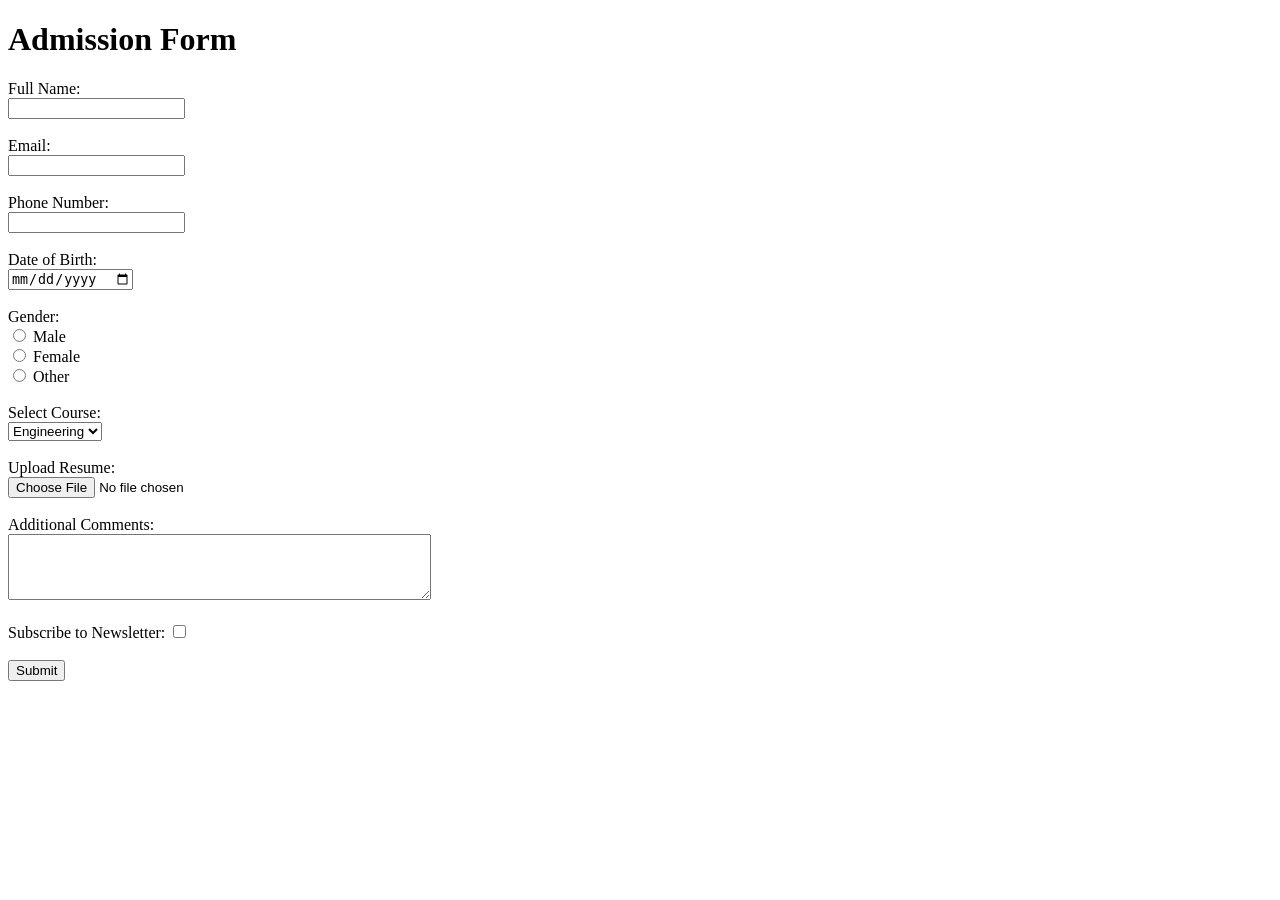
==== index.html @ 688422e5 "Add files via upload" ====
<!DOCTYPE html>
<html>
    <head>
<title>Admission Form</title>
        </head>
<body>
    <h1>Admission Form</h1>
<form action="/submit" method="post">
    <label for="name">Full Name:</label><br>
            <input type="text" id="name" name="name" required><br><br>
    <label for="email">Email:</label><br>
        <input type="email" id="email" name="email" required><br><br>
    <label for="phone">Phone Number:</label><br>
            <input type="tel" id="phone" name="phone" required><br><br>
    <label for="dob">Date of Birth:</label><br>
            <input type="date" id="dob" name="dob" required><br><br>
    <label for="gender">Gender:</label><br>
            <input type="radio" id="male" name="gender" value="male">
    <label for="male">Male</label><br>
            <input type="radio" id="female" name="gender" value="female">
    <label for="female">Female</label><br>
            <input type="radio" id="other" name="gender" value="other">
    <label for="other">Other</label><br><br>
    
    <label for="course">Select Course:</label><br>
    <select id="course" name="course">

        <option value="engineering">Engineering</option>
        <option value="business">Business</option>
        <option value="medicine">Medicine</option>
        <option value="arts">Arts</option>
    </select>     <br><br>
    <label for="resume">Upload Resume:</label><br>
            <input type="file" id="resume" name="resume"><br><br>
    <label for="comments">Additional Comments:</label><br>
            <textarea id="comments" name="comments" rows="4"
            cols="50"></textarea><br><br>
    <label for="subscribe">Subscribe to Newsletter:</label>
        <input type="checkbox" id="subscribe" name="subscribe"
        value="yes">    <br><br>
                                <button type="submit" name="submit" id="submitButton">Submit</button>
                </form>
        </body>
</html>
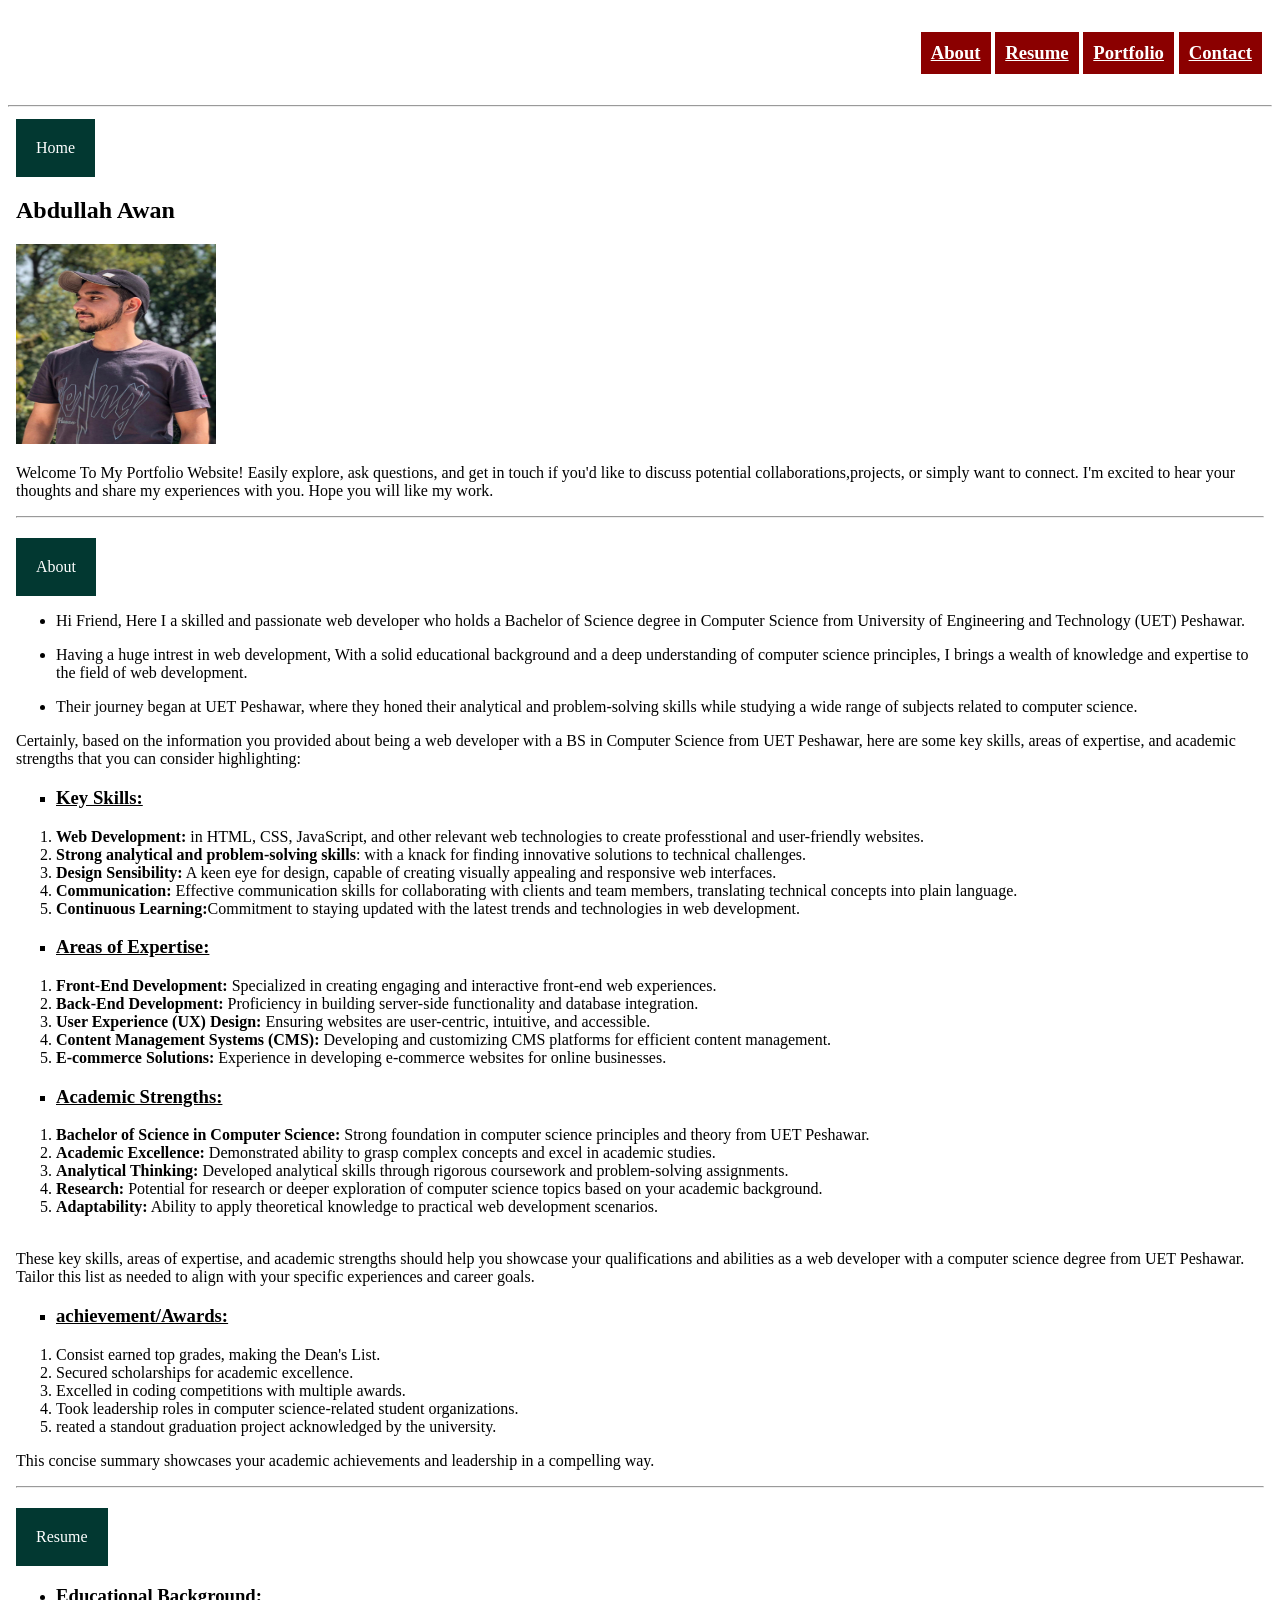
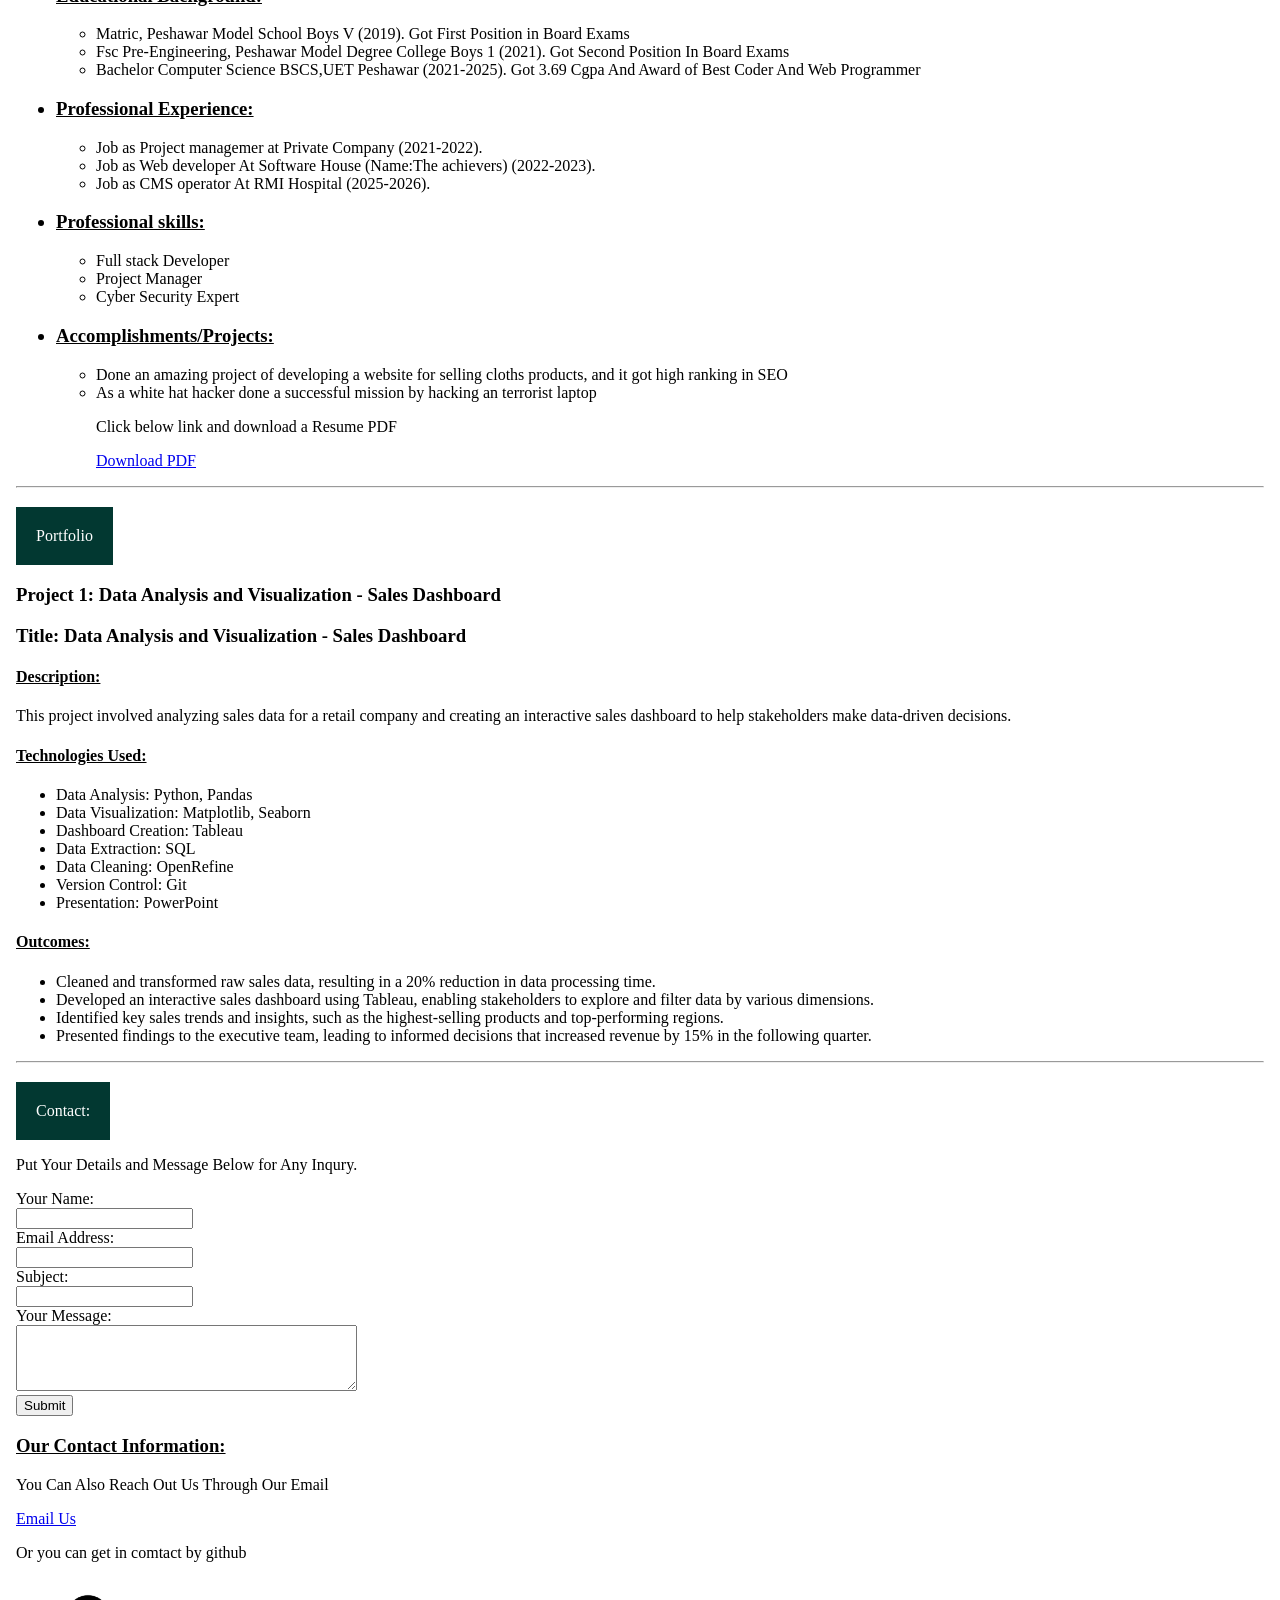
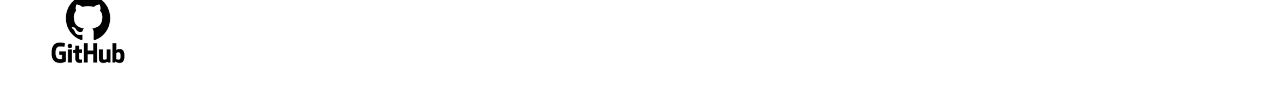
==== commit 2c3c13ae: "Add files via upload" ====
--- a/index.html
+++ b/index.html
@@ -1,44 +1,198 @@
 <!DOCTYPE html>
 <html>
-    <head>
-<title>Admission Form</title>
-        </head>
+<head> 
+    <nav style="padding: 5px; margin: 5px; text-align: end;">
+        <h3>
+            <a href="#AboutSection" style="padding: 10px; display: inline-block; color: white; background-color: darkred;">About</a>
+            <a href="#ResumeSection" style="padding: 10px; display: inline-block; color: white; background-color: darkred;">Resume</a>
+            <a href="#PortfolioSection" style= "padding:10px; display: inline-block; color: white; background-color: darkred;">Portfolio</a>
+            <a href="#ContactSection" style="padding: 10px; display: inline-block; color: white; background-color: darkred;">Contact</a>
+        </h3> 
+    </nav>
+        <hr>
+<title>
+My portfolio Website
+</title>
+</head>
 <body>
-    <h1>Admission Form</h1>
-<form action="/submit" method="post">
-    <label for="name">Full Name:</label><br>
-            <input type="text" id="name" name="name" required><br><br>
-    <label for="email">Email:</label><br>
-        <input type="email" id="email" name="email" required><br><br>
-    <label for="phone">Phone Number:</label><br>
-            <input type="tel" id="phone" name="phone" required><br><br>
-    <label for="dob">Date of Birth:</label><br>
-            <input type="date" id="dob" name="dob" required><br><br>
-    <label for="gender">Gender:</label><br>
-            <input type="radio" id="male" name="gender" value="male">
-    <label for="male">Male</label><br>
-            <input type="radio" id="female" name="gender" value="female">
-    <label for="female">Female</label><br>
-            <input type="radio" id="other" name="gender" value="other">
-    <label for="other">Other</label><br><br>
+    <nav style="padding: 4px; margin: 4px; text-align: start;">
+        <a style="padding: 20px; display: inline-block; color: white; background-color: rgb(2, 56, 49);">Home</a> 
+    <h2>Abdullah Awan</h2>
+    <img src="mypics.jpg" alt="Abdullah_Awan" width="200" height="200">
+    <p> Welcome To My Portfolio Website! Easily explore, ask questions, and get in touch if you'd like to discuss 
+        potential collaborations,projects, or simply want to connect. I'm excited to hear your thoughts and share my experiences with you. Hope you will like my work. </p>
+    <hr>
     
-    <label for="course">Select Course:</label><br>
-    <select id="course" name="course">
+<section>
+        <h2 id="AboutSection"></h2>
+        <a style="padding: 20px; display: inline-block; color: white; background-color: rgb(2, 56, 49);">About</a> 
 
-        <option value="engineering">Engineering</option>
-        <option value="business">Business</option>
-        <option value="medicine">Medicine</option>
-        <option value="arts">Arts</option>
-    </select>     <br><br>
-    <label for="resume">Upload Resume:</label><br>
-            <input type="file" id="resume" name="resume"><br><br>
-    <label for="comments">Additional Comments:</label><br>
-            <textarea id="comments" name="comments" rows="4"
-            cols="50"></textarea><br><br>
-    <label for="subscribe">Subscribe to Newsletter:</label>
-        <input type="checkbox" id="subscribe" name="subscribe"
-        value="yes">    <br><br>
-                                <button type="submit" name="submit" id="submitButton">Submit</button>
-                </form>
-        </body>
+<ul><li><p>Hi Friend, Here I a skilled and passionate web developer who holds a Bachelor of Science degree 
+        in Computer Science from University of Engineering and Technology (UET) Peshawar. </li></p>
+
+<li><p>Having a huge intrest in web development, With a solid educational background and a deep understanding of computer science principles, 
+        I brings a wealth of knowledge and expertise to the field of web development.</li> </p>
+<li><p>Their journey began at 
+        UET Peshawar, where they honed their analytical and problem-solving skills while studying a wide range 
+        of subjects related to computer science.</p></li> 
+</ul>
+    <p>Certainly, based on the information you provided about being a web developer with a BS in
+        Computer Science from UET Peshawar, here are some key skills, areas of expertise, 
+        and academic strengths that you can consider highlighting:
+
+    <ul style="list-style-type:square;"> <li><h3><u>Key Skills:</u> </h3></li></ul>
+    <ol>
+    <li><b>Web Development:</b> in HTML, CSS, JavaScript, and other relevant web technologies to create
+    professtional and user-friendly websites.</li> 
+        <li><b> Strong analytical and problem-solving skills</b>: with a knack for finding 
+        innovative solutions to technical challenges.</li>
+        <li> <b>Design Sensibility:</b> A keen eye for design, capable of creating visually appealing and responsive 
+        web interfaces.</li>
+        <li><b>Communication:</b> Effective communication skills for collaborating with clients and team members, 
+        translating technical concepts into plain language.</li>
+        <li><b>Continuous Learning:</b>Commitment to staying updated with the latest trends and technologies 
+        in web development.
+    </li>
+    </ol>
+
+    <ul style="list-style-type:square;"><li><h3><u> Areas of Expertise:</u></h3></li></ul>
+    <ol >
+        <li><b>Front-End Development:</b> Specialized in creating engaging and interactive front-end
+    web experiences.</li>
+        <li><b>Back-End Development:</b> Proficiency in building server-side functionality and database integration.</li>
+        <li><b>User Experience (UX) Design:</b> Ensuring websites are user-centric, intuitive, and accessible.</li>
+        <li><b>Content Management Systems (CMS):</b> Developing and customizing CMS platforms for efficient 
+        content management.</li>
+        <li><b>E-commerce Solutions:</b> Experience in developing e-commerce websites for online businesses.</li>
+    </ol>
+
+    <ul style="list-style-type:square;"><li> <h3><u>Academic Strengths:</u></h3></li></ul>
+    <ol>
+        <li><b>Bachelor of Science in Computer Science:</b> Strong foundation in computer
+        science principles and theory from UET Peshawar.</li>
+        <li><b>Academic Excellence:</b> Demonstrated ability to grasp complex concepts and 
+        excel in academic studies.</li>
+        <li><b>Analytical Thinking:</b> Developed analytical skills through rigorous
+        coursework and problem-solving assignments.</li>
+        <li><b>Research:</b> Potential for research or deeper exploration of 
+        computer science topics based on your academic background.</li>
+        <li><b>Adaptability:</b> Ability to apply theoretical knowledge to 
+        practical web development scenarios.</li>
+        <br>
+</ol>
+
+These key skills, areas of expertise, and academic strengths should help you showcase your qualifications and abilities as a web developer with a computer science 
+        degree from UET Peshawar. 
+        Tailor this list as needed to align with your specific experiences and career goals.
+<br>
+
+<ul style="list-style-type:square;"><li> <h3><u> achievement/Awards:</u></h3></li></ul>
+
+
+<ol>
+    <li>Consist earned top grades, making the Dean's List.</li>
+<li>Secured scholarships for academic excellence.</li>
+<li>Excelled in coding competitions with multiple awards.</li>
+<li>Took leadership roles in computer science-related student organizations.</li>
+<li>reated a standout graduation project acknowledged by the university.</li>
+
+    </ol>
+    This concise summary showcases your academic achievements and leadership in a compelling way.
+</p>
+
+<hr>
+    <section>
+        <h2 id="ResumeSection"></h2>
+        <a style="padding: 20px; display: inline-block; color: white; background-color: rgb(2, 56, 49);">Resume</a> 
+
+
+    <ul><li><h3><u>Educational Background:</u>
+    </li></h3>
+    <ul><li>Matric, Peshawar Model School Boys V (2019). Got First Position in Board Exams</li>
+<li>Fsc Pre-Engineering, Peshawar Model Degree College Boys 1 (2021). Got Second Position In Board Exams</li>
+<li>Bachelor Computer Science BSCS,UET Peshawar (2021-2025). Got 3.69 Cgpa And Award of Best Coder And Web Programmer</li>
+
+
+</ul>
+    <h3><li><u>Professional Experience:</u></h3></li>
+<ul> <li>Job as Project managemer at Private Company (2021-2022). </li>
+    <li> Job as Web developer At Software House (Name:The achievers) (2022-2023).</li>
+    <li>Job as CMS operator At RMI Hospital (2025-2026). </li></ul>
+
+    <h3><li><u>Professional skills:</u></li></h3>
+<ul><li>Full stack Developer </li>
+<li>Project Manager</li>
+<li>Cyber Security Expert</li>
+</ul>
+<h3><li><u>Accomplishments/Projects:</u></h3></li>
+<ul><li>Done an amazing project of developing a website for selling cloths products, and it got high ranking in SEO</li>
+    <li>As a white hat hacker done a successful mission by hacking an terrorist laptop</li>
+<p> Click below link and download a Resume PDF</p>
+    <a href="Resume.pdf" download>Download PDF</a>
+</ul>
+</ul><hr>
+
+<section>
+    <h2 id="PortfolioSection"> </h2>
+    <a style="padding: 20px; display: inline-block; color: white; background-color: rgb(2, 56, 49);">Portfolio</a> 
+
+<h3>Project 1: Data Analysis and Visualization - Sales Dashboard</h3>
+<h3> Title: Data Analysis and Visualization - Sales Dashboard</h3>
+<h4> <u>Description:</u></h4>
+    <p>This project involved analyzing sales data for a retail company and creating an interactive sales
+    dashboard to help stakeholders make data-driven decisions. </p> 
+    
+    <h4><u>Technologies Used:</u></h4>
+<ul>
+    <li> Data Analysis: Python, Pandas</li>
+    <li> Data Visualization: Matplotlib, Seaborn</li> 
+    <li>Dashboard Creation: Tableau</li>
+    <li>Data Extraction: SQL</li>
+    <li>Data Cleaning: OpenRefine</li>
+    <li>Version Control: Git</li>
+    <li>Presentation: PowerPoint</li>
+</ul>
+    
+<h4><u> Outcomes:</u></h4>
+    <ul>
+    <li> Cleaned and transformed raw sales data, resulting in a 20% reduction in data processing time.</li>
+    <li>Developed an interactive sales dashboard using Tableau, enabling stakeholders to explore and filter
+    data by various dimensions. </li>
+    <li>Identified key sales trends and insights, such as the highest-selling products and top-performing
+    regions. </li>
+    <li>Presented findings to the executive team, leading to informed decisions that increased revenue by
+    15% in the following quarter.</li>
+</ul>
+</ul>
+<hr>
+    <section>
+        <h2 id="ContactSection"></h2>
+        <a style="padding: 20px; display: inline-block; color: white; background-color: rgb(2, 56, 49);">Contact:</a> 
+
+        <p> Put Your Details and Message Below for Any Inqury.</p>
+        <form action="/submit" method="post">
+            <label for="name">Your Name:</label><br>
+                    <input type="text" id="name" name="name" ><br>
+            <label for="email">Email Address:</label><br>
+                    <input type="email" id="email" name="email" required><br>
+            <label for="subject">Subject:</label><br>
+                    <input type="text" id="subject" name="subject" required><br>
+            <label for="Message">Your Message:</label><br>
+                    <textarea id="Message" name="Message" rows="4" cols="40"></textarea><br>
+            <button type="submit" name="submit" id="submitButton">Submit</button>
+            <h3> <u>Our Contact Information:</u></h3>
+        <p> You Can Also Reach Out Us Through Our Email </p>
+        <a href="mailto:adduawan1@gmail.com">Email Us</a>
+<br>
+<p> Or you can get in comtact by github</p>
+
+        <p class="contact" style="display: inline-block;">
+            <a href="https://github.com/Abdullah-Awan92" target="_blank" style="margin-left: 10%;">
+            <img src="github.png" height="70px" width="120px" ></a>
+
+    </section>
+
+</body>
+
+
 </html>
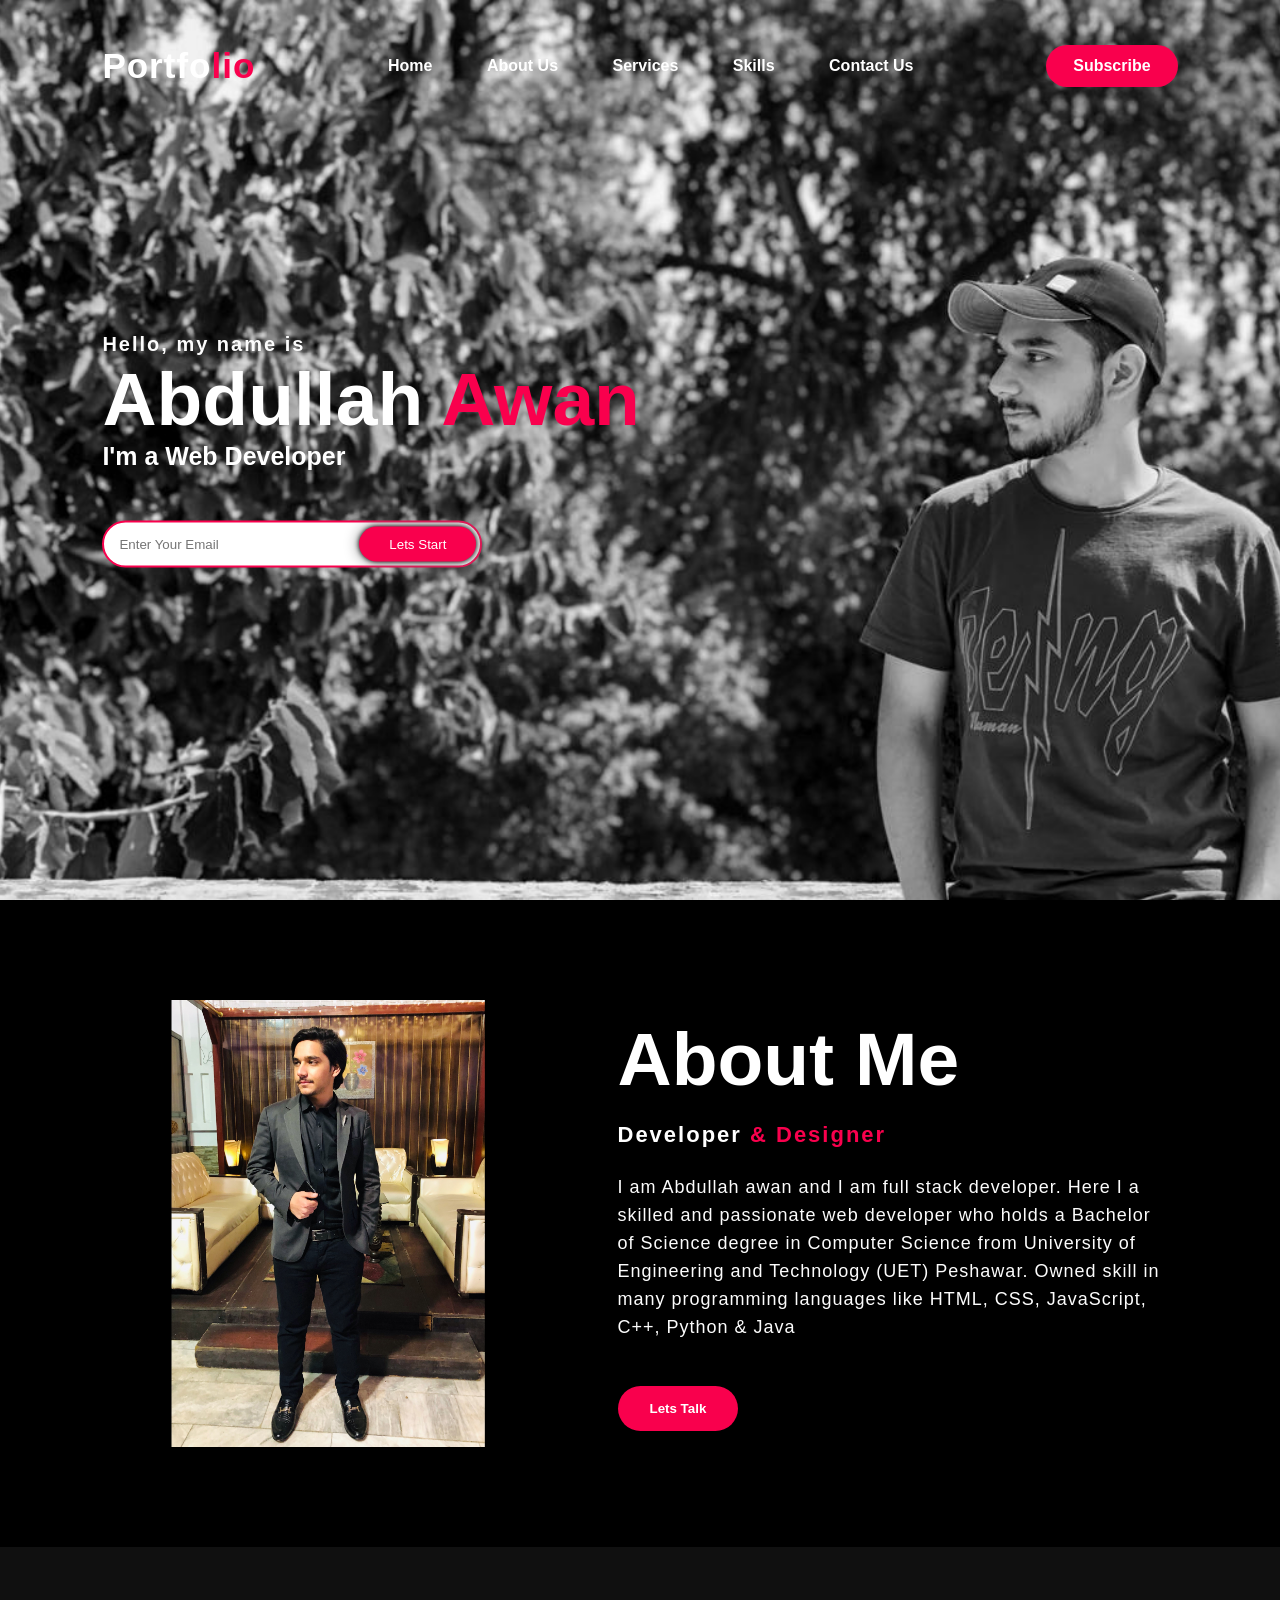
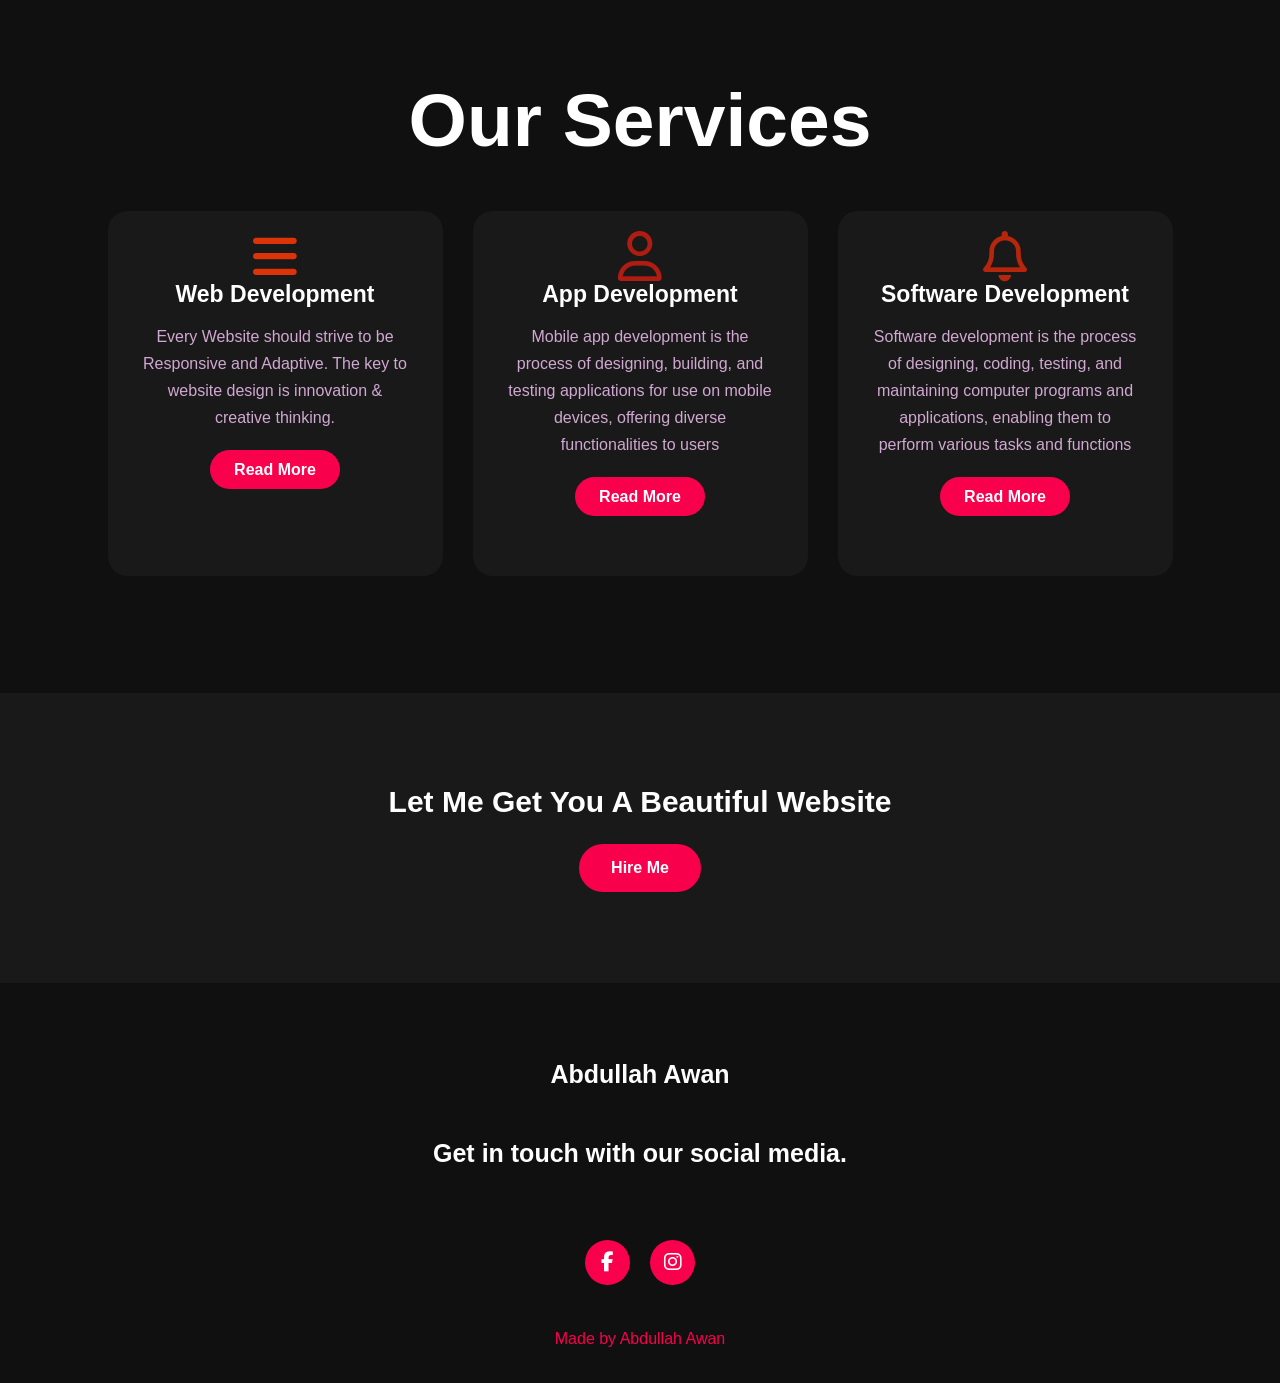
==== commit 51d30c38: "Add files via upload" ====
--- a/index.html
+++ b/index.html
@@ -1,198 +1,124 @@
 <!DOCTYPE html>
-<html>
-<head> 
-    <nav style="padding: 5px; margin: 5px; text-align: end;">
-        <h3>
-            <a href="#AboutSection" style="padding: 10px; display: inline-block; color: white; background-color: darkred;">About</a>
-            <a href="#ResumeSection" style="padding: 10px; display: inline-block; color: white; background-color: darkred;">Resume</a>
-            <a href="#PortfolioSection" style= "padding:10px; display: inline-block; color: white; background-color: darkred;">Portfolio</a>
-            <a href="#ContactSection" style="padding: 10px; display: inline-block; color: white; background-color: darkred;">Contact</a>
-        </h3> 
-    </nav>
-        <hr>
-<title>
-My portfolio Website
-</title>
+<html lang="en">
+<head>
+    <meta charset="UTF-8">
+    <meta name="viewport" content="width=device-width, initial-scale=1.0">
+    <title>Portfolio website</title>
+    <link rel="stylesheet" type="text/css" href="styles.css">
+
+<link rel="preconnect" href="https://fonts.gstatic.com">
+<link href="https://fonts.googleapis.com/css2?family=Josefin+Sans:ital,wght@0,100;0,200;0,300;0,400;0,500;0,600;0,700;1,100;1,200;1,300;1,400;1,500;1,600;;1,700&display=swap" rel="stylesheet">
+<link rel="stylesheet" href="https://cdnjs.cloudflare.com/ajax/libs/font-awesome/6.4.2/css/all.min.css" integrity="sha512-z3gLpd7yknf1YoNbCzqRKc4qyor8gaKU1qmn+CShxbuBusANI9QpRohGBreCFkKxLhei6S9CQXFEbbKuqLg0DA==" crossorigin="anonymous" referrerpolicy="no-referrer" />
+
+<!-- <link rel="stylesheet" href="JosefinSans-VariableFont_wght.ttf"> -->
+
 </head>
 <body>
-    <nav style="padding: 4px; margin: 4px; text-align: start;">
-        <a style="padding: 20px; display: inline-block; color: white; background-color: rgb(2, 56, 49);">Home</a> 
-    <h2>Abdullah Awan</h2>
-    <img src="mypics.jpg" alt="Abdullah_Awan" width="200" height="200">
-    <p> Welcome To My Portfolio Website! Easily explore, ask questions, and get in touch if you'd like to discuss 
-        potential collaborations,projects, or simply want to connect. I'm excited to hear your thoughts and share my experiences with you. Hope you will like my work. </p>
-    <hr>
-    
-<section>
-        <h2 id="AboutSection"></h2>
-        <a style="padding: 20px; display: inline-block; color: white; background-color: rgb(2, 56, 49);">About</a> 
+    <!-- hero Section -->
+    <div class="hero" >
+        <nav>
+            <h2 class="logo">Portfo<span>lio</span></h2>
+                <ul>
+                    <li><a href="#home">Home</a></li>
+                    <li><a href="#about">About Us</a></li>
+                    <li><a href="#service">Services</a></li>
+                    <li><a href="#">Skills</a></li>
+                    <li><a href="#contact">Contact Us</a></li>
+                </ul>
+                <a href="#" class="btn">Subscribe</a>
+        </nav>
 
-<ul><li><p>Hi Friend, Here I a skilled and passionate web developer who holds a Bachelor of Science degree 
-        in Computer Science from University of Engineering and Technology (UET) Peshawar. </li></p>
+        <div class="content" id="home">
+            <h4>Hello, my name is</h4>
+            <h1>Abdullah <span>Awan</span></h1>
+            <h3>I'm a Web Developer</h3>
+            <div class="newsletter">
+                <form action="">
+                    <input type="email" name="email" id="mail" placeholder="Enter Your Email">
+                    <input type="submit" name="submit" value="Lets Start">
+                </form>
+            </div>
+        </div>
+    </div>
+    <!-- About Section start -->
+    <section class="about" id="about">
+        <div class="main">
+            <img src="mypic2.JPG" alt="mypic">
+            <div class="about-text">
+                <h2>About Me</h2>
+                <h5>Developer <span>& Designer</span></h5>
+                    <p>I am Abdullah awan and I am full stack developer. Here I a skilled and passionate web developer who holds a Bachelor of Science degree 
+                        in Computer Science from University of Engineering and Technology (UET) Peshawar.
+                        Owned skill in many programming languages like HTML, CSS, JavaScript, C++, Python & Java</p>
+                <button type="button">Lets Talk</button>
+            </div>
+        </div>
+    </section>
 
-<li><p>Having a huge intrest in web development, With a solid educational background and a deep understanding of computer science principles, 
-        I brings a wealth of knowledge and expertise to the field of web development.</li> </p>
-<li><p>Their journey began at 
-        UET Peshawar, where they honed their analytical and problem-solving skills while studying a wide range 
-        of subjects related to computer science.</p></li> 
-</ul>
-    <p>Certainly, based on the information you provided about being a web developer with a BS in
-        Computer Science from UET Peshawar, here are some key skills, areas of expertise, 
-        and academic strengths that you can consider highlighting:
+<!-- Service Section start -->
+<div class="service" id="service">
+    <div class="title">
+        <h2>Our Services</h2>
+    </div>
+    <div class="box">
+        <div class="card">
+            <i class="fa-solid fa-bars" style="color: #dc3309;"></i>
+            <h5>Web Development</h5>
+            <div class="pra">
+                <p>
+                    Every Website should strive to be Responsive and Adaptive.
+                    The key to website design is innovation & creative thinking.
+                </p>
+                <p style="text-align: center;">
+                    <a class="button" href="#">Read More</a>
+                </p>
+            </div>
+        </div>
+        <div class="card">
+            <i class="fa-regular fa-user" style="color: #af1d12;"></i>
+            <h5>App Development</h5>
+            <div class="pra">
+                <p>
+                    Mobile app development is the process of designing,
+                    building, and testing applications for use on mobile devices, offering diverse functionalities to users                </p>
+                <p style="text-align: center;">
+                    <a class="button" href="#">Read More</a>
+                </p>
+            </div>
+    </div>
+    <div class="card">
+        <i class="fa-regular fa-bell" style="color: #b5260d;"></i>
+        <h5>Software Development</h5>
+        <div class="pra">
+            <p>
+                Software development is the process of designing, coding, testing,
+                and maintaining computer programs and applications, enabling them to perform various tasks and functions            </p>
+            <p style="text-align: center;">
+                <a class="button" href="#">Read More</a>
+            </p>
+        </div>
+        </div>
+        </div>
+</div>
 
-    <ul style="list-style-type:square;"> <li><h3><u>Key Skills:</u> </h3></li></ul>
-    <ol>
-    <li><b>Web Development:</b> in HTML, CSS, JavaScript, and other relevant web technologies to create
-    professtional and user-friendly websites.</li> 
-        <li><b> Strong analytical and problem-solving skills</b>: with a knack for finding 
-        innovative solutions to technical challenges.</li>
-        <li> <b>Design Sensibility:</b> A keen eye for design, capable of creating visually appealing and responsive 
-        web interfaces.</li>
-        <li><b>Communication:</b> Effective communication skills for collaborating with clients and team members, 
-        translating technical concepts into plain language.</li>
-        <li><b>Continuous Learning:</b>Commitment to staying updated with the latest trends and technologies 
-        in web development.
-    </li>
-    </ol>
+<!-- Contact Me -->
+<div class="contact-me" id="contact">
+<p>Let Me Get You A Beautiful Website</p>
+<a class="button-two" href="#">Hire Me</a>
+</div>
 
-    <ul style="list-style-type:square;"><li><h3><u> Areas of Expertise:</u></h3></li></ul>
-    <ol >
-        <li><b>Front-End Development:</b> Specialized in creating engaging and interactive front-end
-    web experiences.</li>
-        <li><b>Back-End Development:</b> Proficiency in building server-side functionality and database integration.</li>
-        <li><b>User Experience (UX) Design:</b> Ensuring websites are user-centric, intuitive, and accessible.</li>
-        <li><b>Content Management Systems (CMS):</b> Developing and customizing CMS platforms for efficient 
-        content management.</li>
-        <li><b>E-commerce Solutions:</b> Experience in developing e-commerce websites for online businesses.</li>
-    </ol>
-
-    <ul style="list-style-type:square;"><li> <h3><u>Academic Strengths:</u></h3></li></ul>
-    <ol>
-        <li><b>Bachelor of Science in Computer Science:</b> Strong foundation in computer
-        science principles and theory from UET Peshawar.</li>
-        <li><b>Academic Excellence:</b> Demonstrated ability to grasp complex concepts and 
-        excel in academic studies.</li>
-        <li><b>Analytical Thinking:</b> Developed analytical skills through rigorous
-        coursework and problem-solving assignments.</li>
-        <li><b>Research:</b> Potential for research or deeper exploration of 
-        computer science topics based on your academic background.</li>
-        <li><b>Adaptability:</b> Ability to apply theoretical knowledge to 
-        practical web development scenarios.</li>
-        <br>
-</ol>
-
-These key skills, areas of expertise, and academic strengths should help you showcase your qualifications and abilities as a web developer with a computer science 
-        degree from UET Peshawar. 
-        Tailor this list as needed to align with your specific experiences and career goals.
-<br>
-
-<ul style="list-style-type:square;"><li> <h3><u> achievement/Awards:</u></h3></li></ul>
+<!--footer starts-->
+<footer>
+    <h3><b>Abdullah Awan</b></h3>
+    <h3>Get in touch with our social media.</h3>
+    <div class="social">
+        <a href="https://www.facebook.com/abdullah.awan.520562" target="_blank"><i class="fab fa-facebook-f"></i></a>
+        <a href="https://www.instagram.com/im._.abdull3._/" target="_blank"><i class="fab fa-instagram"></i></a>
+    </div>
+    <p class="end">Made by Abdullah Awan</p>
+</footer>
 
 
-<ol>
-    <li>Consist earned top grades, making the Dean's List.</li>
-<li>Secured scholarships for academic excellence.</li>
-<li>Excelled in coding competitions with multiple awards.</li>
-<li>Took leadership roles in computer science-related student organizations.</li>
-<li>reated a standout graduation project acknowledged by the university.</li>
-
-    </ol>
-    This concise summary showcases your academic achievements and leadership in a compelling way.
-</p>
-
-<hr>
-    <section>
-        <h2 id="ResumeSection"></h2>
-        <a style="padding: 20px; display: inline-block; color: white; background-color: rgb(2, 56, 49);">Resume</a> 
-
-
-    <ul><li><h3><u>Educational Background:</u>
-    </li></h3>
-    <ul><li>Matric, Peshawar Model School Boys V (2019). Got First Position in Board Exams</li>
-<li>Fsc Pre-Engineering, Peshawar Model Degree College Boys 1 (2021). Got Second Position In Board Exams</li>
-<li>Bachelor Computer Science BSCS,UET Peshawar (2021-2025). Got 3.69 Cgpa And Award of Best Coder And Web Programmer</li>
-
-
-</ul>
-    <h3><li><u>Professional Experience:</u></h3></li>
-<ul> <li>Job as Project managemer at Private Company (2021-2022). </li>
-    <li> Job as Web developer At Software House (Name:The achievers) (2022-2023).</li>
-    <li>Job as CMS operator At RMI Hospital (2025-2026). </li></ul>
-
-    <h3><li><u>Professional skills:</u></li></h3>
-<ul><li>Full stack Developer </li>
-<li>Project Manager</li>
-<li>Cyber Security Expert</li>
-</ul>
-<h3><li><u>Accomplishments/Projects:</u></h3></li>
-<ul><li>Done an amazing project of developing a website for selling cloths products, and it got high ranking in SEO</li>
-    <li>As a white hat hacker done a successful mission by hacking an terrorist laptop</li>
-<p> Click below link and download a Resume PDF</p>
-    <a href="Resume.pdf" download>Download PDF</a>
-</ul>
-</ul><hr>
-
-<section>
-    <h2 id="PortfolioSection"> </h2>
-    <a style="padding: 20px; display: inline-block; color: white; background-color: rgb(2, 56, 49);">Portfolio</a> 
-
-<h3>Project 1: Data Analysis and Visualization - Sales Dashboard</h3>
-<h3> Title: Data Analysis and Visualization - Sales Dashboard</h3>
-<h4> <u>Description:</u></h4>
-    <p>This project involved analyzing sales data for a retail company and creating an interactive sales
-    dashboard to help stakeholders make data-driven decisions. </p> 
-    
-    <h4><u>Technologies Used:</u></h4>
-<ul>
-    <li> Data Analysis: Python, Pandas</li>
-    <li> Data Visualization: Matplotlib, Seaborn</li> 
-    <li>Dashboard Creation: Tableau</li>
-    <li>Data Extraction: SQL</li>
-    <li>Data Cleaning: OpenRefine</li>
-    <li>Version Control: Git</li>
-    <li>Presentation: PowerPoint</li>
-</ul>
-    
-<h4><u> Outcomes:</u></h4>
-    <ul>
-    <li> Cleaned and transformed raw sales data, resulting in a 20% reduction in data processing time.</li>
-    <li>Developed an interactive sales dashboard using Tableau, enabling stakeholders to explore and filter
-    data by various dimensions. </li>
-    <li>Identified key sales trends and insights, such as the highest-selling products and top-performing
-    regions. </li>
-    <li>Presented findings to the executive team, leading to informed decisions that increased revenue by
-    15% in the following quarter.</li>
-</ul>
-</ul>
-<hr>
-    <section>
-        <h2 id="ContactSection"></h2>
-        <a style="padding: 20px; display: inline-block; color: white; background-color: rgb(2, 56, 49);">Contact:</a> 
-
-        <p> Put Your Details and Message Below for Any Inqury.</p>
-        <form action="/submit" method="post">
-            <label for="name">Your Name:</label><br>
-                    <input type="text" id="name" name="name" ><br>
-            <label for="email">Email Address:</label><br>
-                    <input type="email" id="email" name="email" required><br>
-            <label for="subject">Subject:</label><br>
-                    <input type="text" id="subject" name="subject" required><br>
-            <label for="Message">Your Message:</label><br>
-                    <textarea id="Message" name="Message" rows="4" cols="40"></textarea><br>
-            <button type="submit" name="submit" id="submitButton">Submit</button>
-            <h3> <u>Our Contact Information:</u></h3>
-        <p> You Can Also Reach Out Us Through Our Email </p>
-        <a href="mailto:adduawan1@gmail.com">Email Us</a>
-<br>
-<p> Or you can get in comtact by github</p>
-
-        <p class="contact" style="display: inline-block;">
-            <a href="https://github.com/Abdullah-Awan92" target="_blank" style="margin-left: 10%;">
-            <img src="github.png" height="70px" width="120px" ></a>
-
-    </section>
-
 </body>
-
-
-</html>+</html>
+    
--- a/styles.css
+++ b/styles.css
@@ -0,0 +1,344 @@
+*{
+    padding: 0;
+    margin: 0;
+    font-family:'Franklin Gothic Medium', 'Arial Narrow', Arial, sans-serif;
+    box-sizing: border-box;
+}
+
+.hero{
+    height: 100vh;
+    width: 100%;
+    background-image: url(mypic.jpeg);
+    background-size: cover;
+    background-position: center;
+}
+
+nav{
+    display: flex;
+    align-items: center;
+    justify-content: space-between;
+    padding-top: 45px;
+    padding-left: 8%;
+    padding-right: 8%;
+}
+
+
+.logo{
+    color: white;
+    font-size: 35px;
+    letter-spacing: 1px;
+    cursor: pointer;
+}
+
+span{
+    color: #f9004d;
+}
+
+
+nav ul li{
+    list-style-type:none;
+    display: inline-block;
+    padding: 10px   25px;
+}
+
+nav ul li a{
+    color: white;
+    text-decoration: none;
+    font-weight: bold;
+    text-transform: capitalize;
+}
+
+nav ul li a:hover{
+    color: #f9004d;
+    transition: .4s;
+}
+
+.btn{
+    background-color: #f9004d;
+    color: white;
+    text-decoration: none;
+    border: 2px solid transparent;
+    font-weight: bold;
+    padding: 10px 25px;
+    border-radius: 30px;
+    transition: transform .4s;
+}
+
+.btn:hover{
+    transform: scale(1.2);
+}
+
+.content{
+    position: absolute;
+    top: 50%;
+    left: 8%;
+    transform: translateY(-50%);
+}
+
+h1{
+    color: white;
+    margin: 20px,0px,20px;
+    font-size: 75px;
+}
+
+h3{
+    color: white;
+    font-size: 25px;
+    margin-bottom: 50px;
+}
+
+h4{
+    color: #fcfcfc;
+    letter-spacing: 2px;
+    font-size: 20px;
+}
+
+.newsletter form{
+    width:380px;
+    max-width: 100%;
+    position: relative;
+}
+
+.newsletter form input:first-child{
+    display: inline-block;
+    width: 100%;
+    padding: 14px   130px   14px    15px;
+    border: 2px solid #f9004d;
+    border-radius: 30px;
+}
+
+.newsletter form input:last-child{
+    position: absolute;
+    display: inline-block;
+    outline: none;
+    border: none;
+    padding: 10px   30px;
+    border-radius: 30px;
+    background-color: #f9004d;
+    color: white;
+    box-shadow: 0px   0px  5px #000,    0px 0px 15px #858585;
+    top: 6px;
+    right: 6px;
+}
+
+.about{
+    width: 100%;
+    padding: 100px 0px;
+    background-color: #000;
+}
+
+.about img{
+    height: auto;
+    width: 430px;
+}
+
+.about-text{
+    width: 550px;
+}
+
+.main{
+    width: 1130px;
+    max-width: 95%;
+    margin: 0 auto;
+    display: flex;
+    align-items: center;
+    justify-content: space-around;
+}
+
+.about-text h2{
+    color: white;
+    font-size: 75px;
+    text-transform: capitalize;
+    margin-bottom: 20px;
+}
+.about-text h5{
+    color: white;
+    letter-spacing: 2px;
+    font-size: 22px;
+    margin-bottom: 25px;
+    text-transform: capitalize;
+}
+
+.about-text p{
+    color: #fcfcfc;
+    letter-spacing: 1px;
+    line-height: 28px;
+    font-size: 18px;
+    margin-bottom: 45px;
+}
+
+button{
+    background-color: #f9004d;
+    color: white;
+    text-decoration: none;
+    border: 2px solid transparent;
+    font-weight: bold;
+    padding: 13px 30px;
+    border-radius: 30px;
+    transition: .4s;
+}
+
+button:hover{
+    background-color: transparent;
+    border: 2px solid #f9004d;
+    cursor: pointer;
+}
+
+.service{
+    background: #101010;
+    width: 100%;
+    padding: 100px 0px;
+
+}
+
+.title h2{
+    color:white;
+    font-size: 75px;
+    width: 1130px;
+    margin: 30px auto;
+    text-align: center;
+}
+.box{
+    display: flex;
+    justify-content: center;
+    align-items: center;
+    min-height: 400px;
+
+}
+
+.card{
+    height: 365px;
+    width: 335px;
+    padding: 20px 35px;
+    background: #191919;
+    border-radius: 20px;
+    margin: 15px;
+    position: relative;
+    overflow: hidden;
+    text-align: center;
+}
+.card i{
+    font-size: 50px;
+    display: block;
+    text-align: center;
+    margin: 25px, 0px;
+    color: #f9004d;
+}
+
+h5{
+    color: white;
+    font-size: 23px;
+    margin-bottom: 15px;
+
+}
+
+.pra p{
+    color: #fcfc;
+    font-size: 16px;
+    line-height: 27px;
+    margin-bottom: 25px;
+
+}
+
+.card .button{
+    background-color: #f9004d;
+    color: white;
+    text-decoration: none;
+    border: 2px solid transparent;
+    font-weight: bold;
+    padding: 9px 22px;
+    border-radius: 30px;
+    transition: .4s;
+}
+
+.card .button:hover{
+    background-color:transparent ;
+    border: 2px solid #f9004d;
+    cursor: pointer;
+}
+
+.contact-me{
+    width: 100%;
+    height: 290px;
+    background: #191919;
+    display: flex;
+    align-items: center;
+    flex-direction: column;
+    justify-content: center;
+}
+
+.contact-me p{
+    color: white;
+    font-size: 30px;
+    font-weight: bold;
+    margin-bottom: 25px;
+}
+
+.contact-me .button-two{
+    background-color: #f9004d;
+    color: white;
+    text-decoration: none;
+    border: 2px solid transparent;
+    font-weight: bold;
+    padding: 13px 30px;
+    border-radius: 30px;
+    transition: .4s;
+}
+
+.contact-me .button-two:hover{
+    background-color:transparent ;
+    border: 2px solid #f9004d;
+    cursor: pointer;
+}
+
+footer{
+    position: relative;
+    width: 100%;
+    height: 400px;
+    background: #101010;
+    display: flex;
+    flex-direction: column;
+    align-items: center;
+    justify-content: center;
+}
+
+footer p:nth-child(1){
+    font-size: 30px;
+    color: white;
+    margin-bottom: 20px;
+    font-weight: bold;
+}
+
+footer p:nth-child(2){
+    color: white;
+    font-size: 17px;
+    width: 500px;
+    text-align: center;
+    line-height: 26px;
+}
+.social{
+    display: flex;
+}
+.social a{
+    width: 45px;
+    height: 45px;
+    display: flex;
+    align-items: center;
+    justify-content: center;
+    background: #f9004d;
+    border-radius: 50%;
+    margin:22px 10px  ;
+    color: white;
+    text-decoration: none;
+    font-size: 20px;
+}
+.social a:hover{
+    transform: scale(1.3);
+    transition: .3s;
+}
+.end {
+    position: absolute;
+    color: #f9004d;
+    bottom: 35px;
+    font-size: 14px;
+}
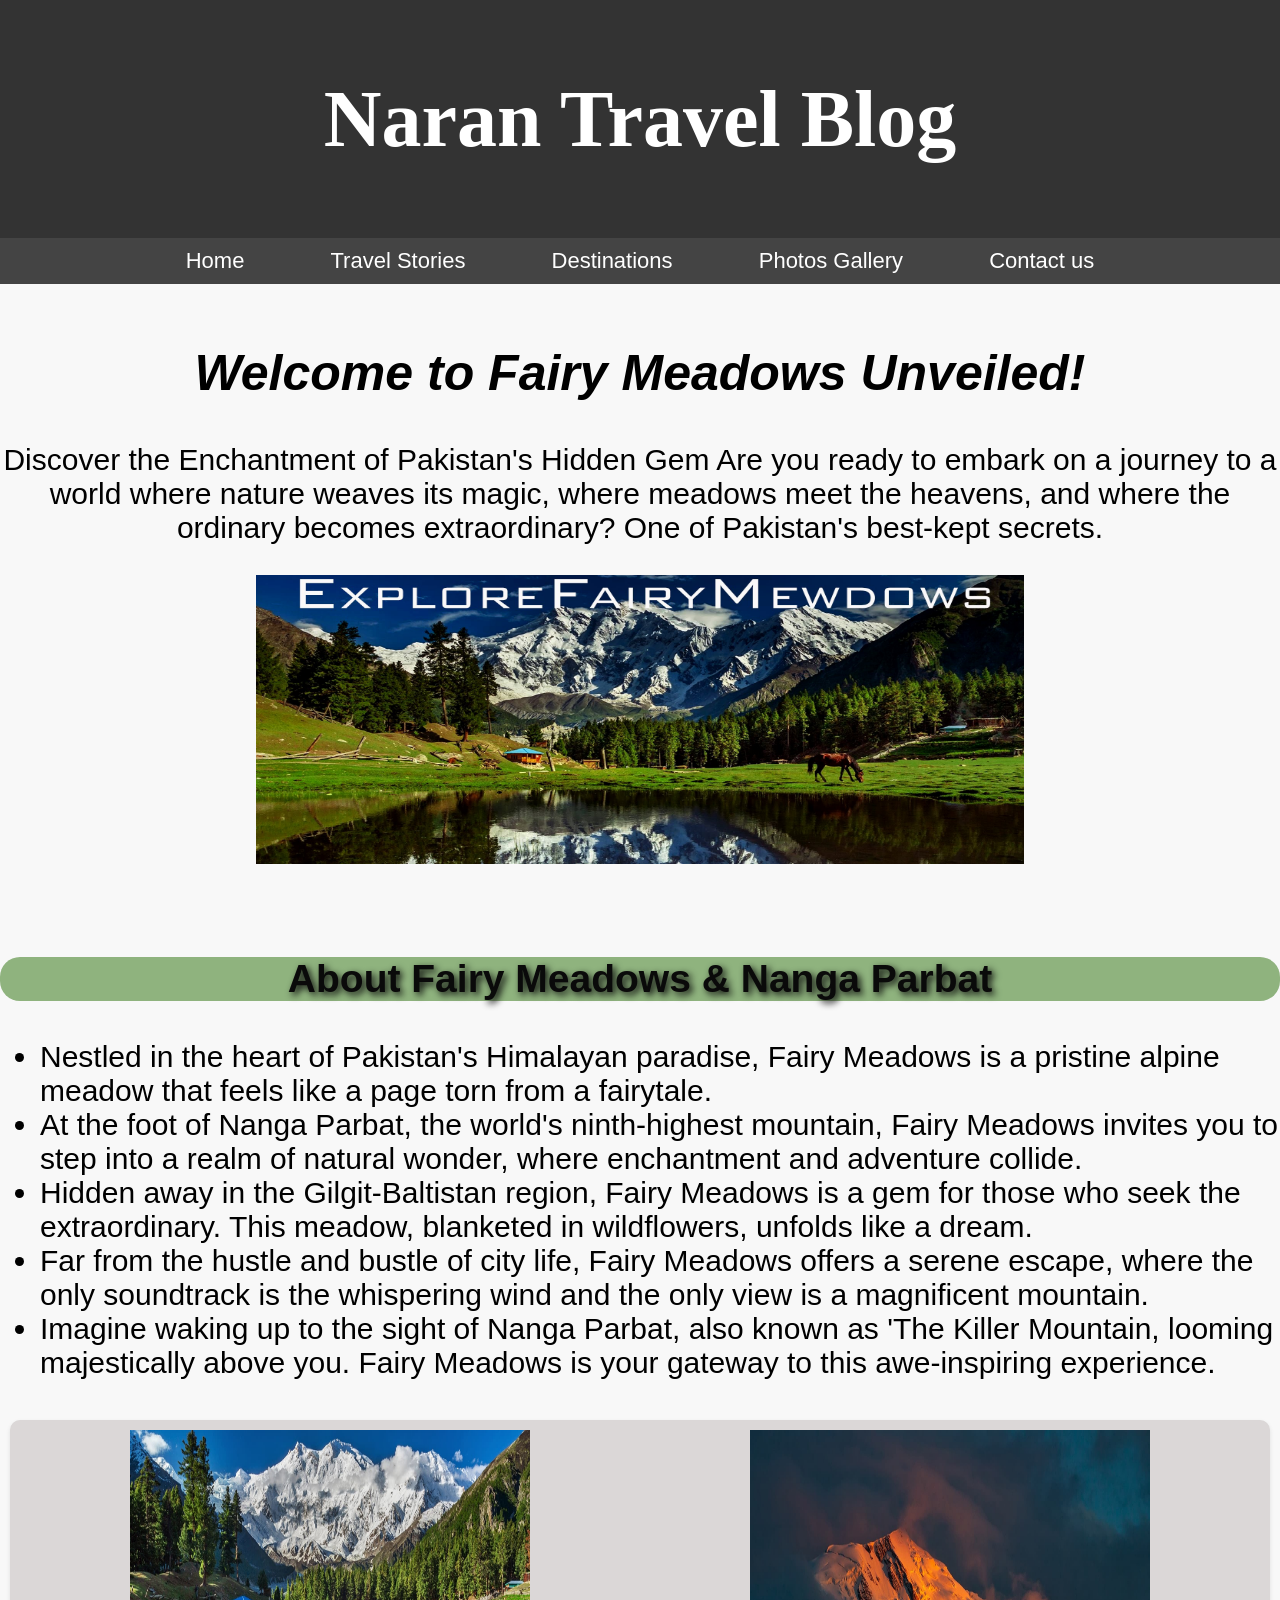
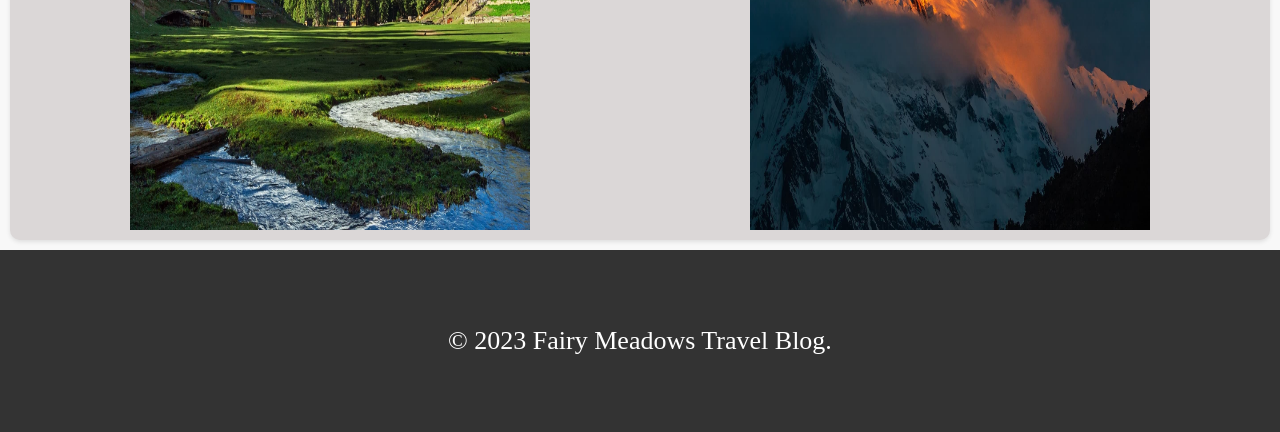
==== commit e7b9048b: "Add files via upload" ====
--- a/index.html
+++ b/index.html
@@ -1,124 +1,82 @@
 <!DOCTYPE html>
-<html lang="en">
+<html> 
+<title>Travel Blog Website</title>
+
 <head>
-    <meta charset="UTF-8">
-    <meta name="viewport" content="width=device-width, initial-scale=1.0">
-    <title>Portfolio website</title>
-    <link rel="stylesheet" type="text/css" href="styles.css">
+</head>
+<body style="font-family: Segoe UI, Tahoma, Geneva, Verdana, sans-serif;background-color: #f8f8f8;padding: 0px;margin: 0px;">
 
-<link rel="preconnect" href="https://fonts.gstatic.com">
-<link href="https://fonts.googleapis.com/css2?family=Josefin+Sans:ital,wght@0,100;0,200;0,300;0,400;0,500;0,600;0,700;1,100;1,200;1,300;1,400;1,500;1,600;;1,700&display=swap" rel="stylesheet">
-<link rel="stylesheet" href="https://cdnjs.cloudflare.com/ajax/libs/font-awesome/6.4.2/css/all.min.css" integrity="sha512-z3gLpd7yknf1YoNbCzqRKc4qyor8gaKU1qmn+CShxbuBusANI9QpRohGBreCFkKxLhei6S9CQXFEbbKuqLg0DA==" crossorigin="anonymous" referrerpolicy="no-referrer" />
+    <header style="background-color: #333;color: #fff;padding: 20px;font-size: 40px;font-family: Mistral ;text-align: center;">
+        <h1>Naran Travel Blog</h1>
+    </header>
+    <nav style="background-color: #444; text-align: center; padding: 10px; font-size: 22px;">
+        <a href="index.html" style="color: #fff; text-decoration: none; margin: 40px;
+        " onmouseover="this.style.textDecoration='underline'" onmouseout="this.style.textDecoration='none'">Home</a>
+        <a href="stories.html" style="color: #fff;
+        text-decoration: none;
+        margin: 40px;" onmouseover="this.style.textDecoration='underline'" onmouseout="this.style.textDecoration='none'">Travel Stories</a>
+        <a href="Destinations_Guide.html" style="color: #fff;
+        text-decoration: none;
+        margin: 40px;  " onmouseover="this.style.textDecoration='underline'" onmouseout="this.style.textDecoration='none'">Destinations</a>
+        <a href="photo2.html" style="color: #fff;
+        text-decoration: none;
+        margin: 40px; " onmouseover="this.style.textDecoration='underline'" onmouseout="this.style.textDecoration='none'">Photos Gallery</a>
+        <a href="contact.html"style="color: #fff;
+        text-decoration: none;
+        margin: 40px;  " onmouseover="this.style.textDecoration='underline'" onmouseout="this.style.textDecoration='none'">Contact us</a>
+    </nav>
+<br>
+<h2 style="text-align: center; font-size: 50px;">
+    <i>Welcome to Fairy Meadows Unveiled!</i>
+    </h2>
+<p  style="text-align: center; font-size:30px;">Discover the Enchantment of Pakistan's Hidden Gem
+Are you ready to embark on a journey to a world where nature weaves its magic, where meadows meet the heavens,
+and where the ordinary becomes extraordinary? One of Pakistan's best-kept secrets.</p>
+<img src="Fairy-1.jpg" alt="Centered Image" width="800" height="289" style=" display: block; margin-left: auto; margin-right: auto; 
+width: 60%;">
+<br>
+<br>
+<br>
+<h3 style="font-size: 39px;border-radius: 20px; background-color: rgb(143, 179, 126);text-align:center;color: rgb(10, 10, 10); text-shadow:3px 3px 7px; ">About Fairy Meadows & Nanga Parbat</h3>
+<ul style="font-size: 30px;">
+    <li>Nestled in the heart of Pakistan's Himalayan paradise, Fairy Meadows is a pristine alpine meadow that feels like a page torn from a fairytale.</li>
 
-<!-- <link rel="stylesheet" href="JosefinSans-VariableFont_wght.ttf"> -->
+    <li> At the foot of Nanga Parbat, the world's ninth-highest mountain, Fairy Meadows invites you to step into a 
+    realm of natural wonder, where enchantment and adventure collide.</li> 
+    
+    <li> Hidden away in the Gilgit-Baltistan region, Fairy Meadows is a gem for those who seek the extraordinary.
+    This meadow, blanketed in wildflowers, unfolds like a dream.</li>
+    
+    <li> Far from the hustle and bustle of city life, Fairy Meadows offers a serene escape, where the only 
+    soundtrack is the whispering wind and the only view is a magnificent mountain.</li> 
+    
+    <li> Imagine waking up to the sight of Nanga Parbat, also known as 'The Killer Mountain,
+    looming majestically above you. Fairy Meadows is your gateway to this awe-inspiring experience.</li></ul>
 
-</head>
-<body>
-    <!-- hero Section -->
-    <div class="hero" >
-        <nav>
-            <h2 class="logo">Portfo<span>lio</span></h2>
-                <ul>
-                    <li><a href="#home">Home</a></li>
-                    <li><a href="#about">About Us</a></li>
-                    <li><a href="#service">Services</a></li>
-                    <li><a href="#">Skills</a></li>
-                    <li><a href="#contact">Contact Us</a></li>
-                </ul>
-                <a href="#" class="btn">Subscribe</a>
-        </nav>
+    <div class="flex-container" style=" flex: 1;
+    padding: 10px;
+    background-color: #dbd7d7;
+    border-radius: 10px;
+    box-shadow: 0 2px 4px rgba(0, 0, 0, 0.1);
+    text-align: center;
+    margin: 10px;
+    margin-top: 40px;
+    display: flex;
+    justify-content:space-around;">
+    <img src="fairy-2.jpg" alt="Image 1" width="400px" height="400px"  >
+    
 
-        <div class="content" id="home">
-            <h4>Hello, my name is</h4>
-            <h1>Abdullah <span>Awan</span></h1>
-            <h3>I'm a Web Developer</h3>
-            <div class="newsletter">
-                <form action="">
-                    <input type="email" name="email" id="mail" placeholder="Enter Your Email">
-                    <input type="submit" name="submit" value="Lets Start">
-                </form>
-            </div>
-        </div>
-    </div>
-    <!-- About Section start -->
-    <section class="about" id="about">
-        <div class="main">
-            <img src="mypic2.JPG" alt="mypic">
-            <div class="about-text">
-                <h2>About Me</h2>
-                <h5>Developer <span>& Designer</span></h5>
-                    <p>I am Abdullah awan and I am full stack developer. Here I a skilled and passionate web developer who holds a Bachelor of Science degree 
-                        in Computer Science from University of Engineering and Technology (UET) Peshawar.
-                        Owned skill in many programming languages like HTML, CSS, JavaScript, C++, Python & Java</p>
-                <button type="button">Lets Talk</button>
-            </div>
-        </div>
-    </section>
-
-<!-- Service Section start -->
-<div class="service" id="service">
-    <div class="title">
-        <h2>Our Services</h2>
-    </div>
-    <div class="box">
-        <div class="card">
-            <i class="fa-solid fa-bars" style="color: #dc3309;"></i>
-            <h5>Web Development</h5>
-            <div class="pra">
-                <p>
-                    Every Website should strive to be Responsive and Adaptive.
-                    The key to website design is innovation & creative thinking.
-                </p>
-                <p style="text-align: center;">
-                    <a class="button" href="#">Read More</a>
-                </p>
-            </div>
-        </div>
-        <div class="card">
-            <i class="fa-regular fa-user" style="color: #af1d12;"></i>
-            <h5>App Development</h5>
-            <div class="pra">
-                <p>
-                    Mobile app development is the process of designing,
-                    building, and testing applications for use on mobile devices, offering diverse functionalities to users                </p>
-                <p style="text-align: center;">
-                    <a class="button" href="#">Read More</a>
-                </p>
-            </div>
-    </div>
-    <div class="card">
-        <i class="fa-regular fa-bell" style="color: #b5260d;"></i>
-        <h5>Software Development</h5>
-        <div class="pra">
-            <p>
-                Software development is the process of designing, coding, testing,
-                and maintaining computer programs and applications, enabling them to perform various tasks and functions            </p>
-            <p style="text-align: center;">
-                <a class="button" href="#">Read More</a>
-            </p>
-        </div>
-        </div>
-        </div>
+        <img src="fairy-3.jpg" alt="Image 2" width="400px" height="400px" >
 </div>
-
-<!-- Contact Me -->
-<div class="contact-me" id="contact">
-<p>Let Me Get You A Beautiful Website</p>
-<a class="button-two" href="#">Hire Me</a>
-</div>
-
-<!--footer starts-->
-<footer>
-    <h3><b>Abdullah Awan</b></h3>
-    <h3>Get in touch with our social media.</h3>
-    <div class="social">
-        <a href="https://www.facebook.com/abdullah.awan.520562" target="_blank"><i class="fab fa-facebook-f"></i></a>
-        <a href="https://www.instagram.com/im._.abdull3._/" target="_blank"><i class="fab fa-instagram"></i></a>
-    </div>
-    <p class="end">Made by Abdullah Awan</p>
+        
+<footer style=" text-align: center; padding: 50px ; background-color: #333;color: #fff; font-size: 26px; font-family: 'Times New Roman', Times, serif;">
+    <p>&copy; 2023 Fairy Meadows Travel Blog. </p>
 </footer>
-
 
 </body>
 </html>
-    +
+
+
+
+
